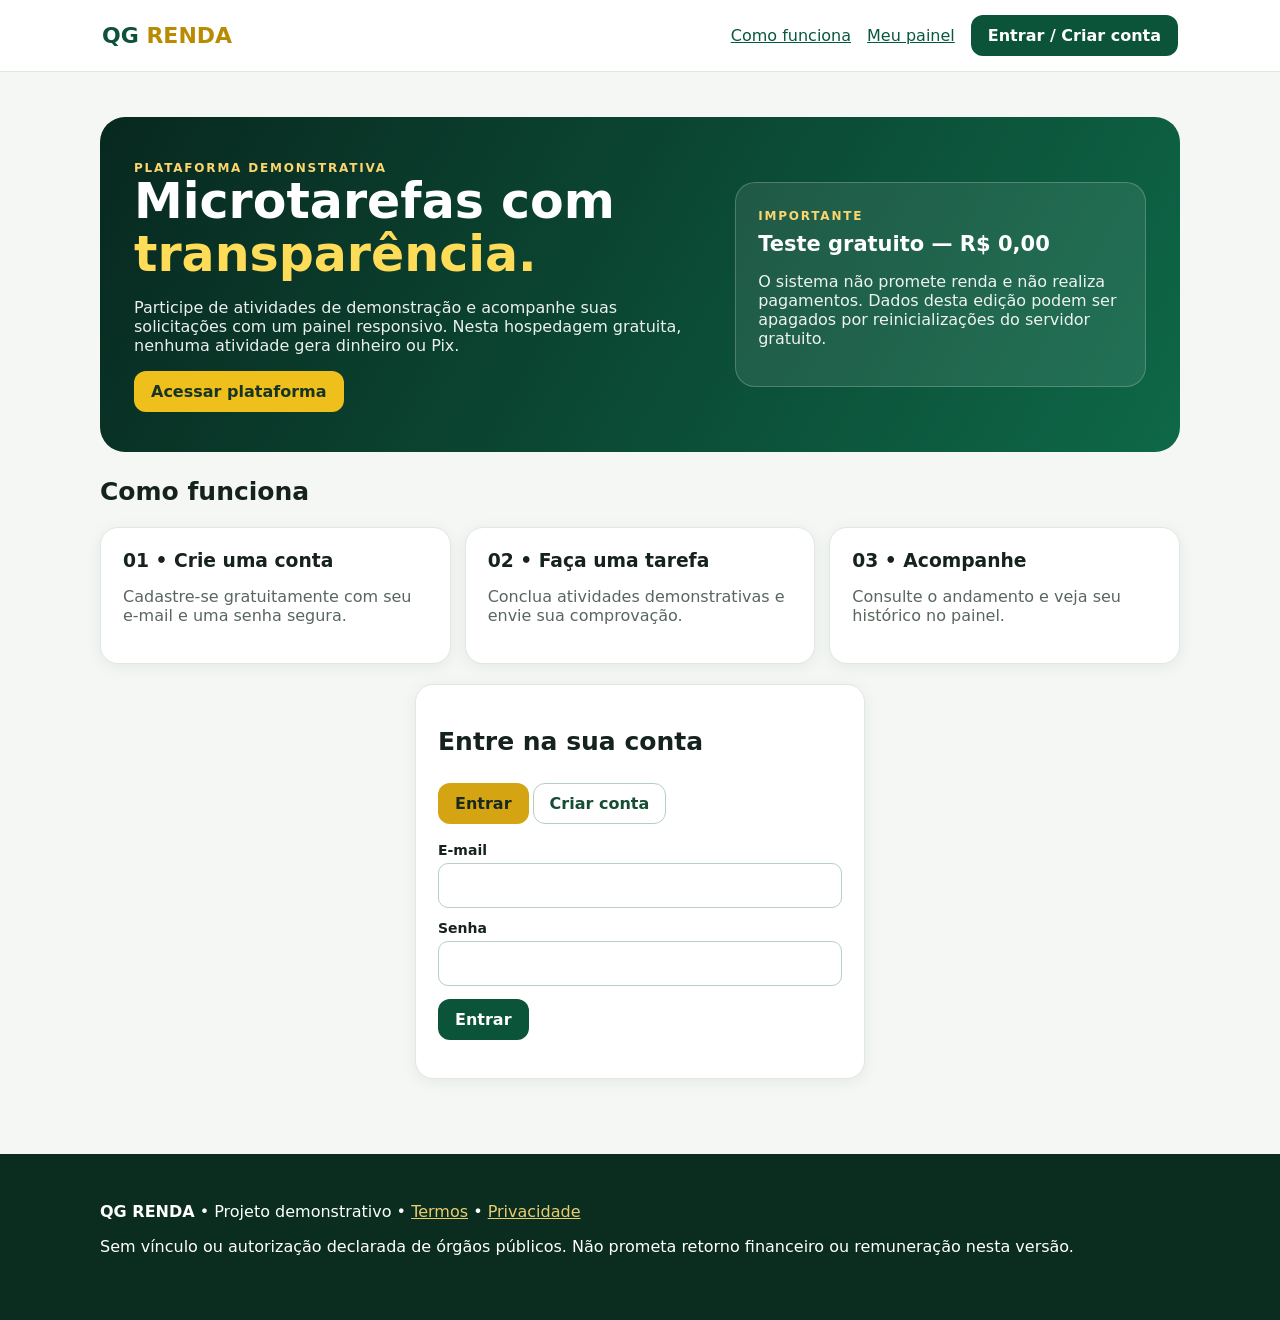
==== static/index.html @ dd5f9c4b "Add responsive QG RENDA demo frontend" ====
<!doctype html>
<html lang="pt-BR"><head><meta charset="utf-8"><meta name="viewport" content="width=device-width,initial-scale=1"><meta name="theme-color" content="#093d2c"><title>QG RENDA | Portal de microtarefas</title>
<style>
:root{font-family:Inter,system-ui,Arial,sans-serif;color:#16221d;background:#f4f7f4}*{box-sizing:border-box}body{margin:0}a{color:#07593c}header{background:white;border-bottom:1px solid #dfe9e2;position:sticky;top:0;z-index:2}.nav{max-width:1120px;margin:auto;display:flex;align-items:center;gap:16px;justify-content:space-between;padding:15px 22px}.logo{font-size:22px;font-weight:900;color:#0d523a;text-decoration:none}.logo span{color:#b88b00}.navlinks{display:flex;align-items:center;gap:16px;flex-wrap:wrap}button,.btn{font:inherit;font-weight:700;cursor:pointer;border-radius:12px;padding:10px 16px;border:1px solid transparent;background:#0b5439;color:white;text-decoration:none}button:hover,.btn:hover{filter:brightness(1.1)}.secondary{background:white;border:1px solid #b4cfc1;color:#174c35}.gold{background:#efbf1b;color:#173425}.wrap{max-width:1120px;margin:auto;padding:20px}.hero{background:linear-gradient(120deg,#08281f,#0e6848);color:white;border-radius:25px;padding:40px 34px;display:grid;grid-template-columns:1.4fr 1fr;gap:26px;align-items:center}.hero h1{font-size:clamp(29px,4vw,49px);line-height:1.08;margin:0 0 13px}.hero b{color:#ffdc58}.hero p{opacity:.92;max-width:570px}.hero-note{padding:22px;border-radius:20px;background:#ffffff16;border:1px solid #ffffff36}.hero-note strong{display:block;font-size:21px;margin:8px 0}.eyebrow{font-size:12px;letter-spacing:.15em;font-weight:800;text-transform:uppercase;color:#b08c08}.hero .eyebrow{color:#fbd56e}.grid{display:grid;grid-template-columns:repeat(3,minmax(0,1fr));gap:14px}.card{background:white;border:1px solid #e1e7e2;padding:22px;border-radius:18px;box-shadow:0 3px 16px #052f1710}.card h3{margin:0 0 10px}.card p{color:#59665e}.muted{color:#6a756f}.hidden{display:none!important}.headrow{display:flex;justify-content:space-between;align-items:center;gap:15px;flex-wrap:wrap}section{margin-top:25px}h2{font-size:25px}input,textarea,select{width:100%;font:inherit;padding:12px;border:1px solid #b9cec2;border-radius:10px;background:white;color:#16221d}label{display:block;font-weight:600;font-size:14px;margin:12px 0 5px}textarea{min-height:90px;resize:vertical}form>button{margin-top:13px}.flex{display:flex;gap:12px;flex-wrap:wrap;align-items:center}.notice{padding:13px 15px;background:#fff8db;border:1px solid #f4d775;border-radius:12px;font-size:14px}.success{background:#e5f6ec;border-color:#b1d8bf}.error{color:#a12626}.status{display:inline-block;font-size:12px;padding:4px 9px;border-radius:50px;background:#e2ebe5}.big{font-size:30px;font-weight:800;color:#0b533a}.task{border:1px solid #dbe7df;border-radius:15px;padding:18px;background:#fff}.task p{margin:8px 0}.task small{color:#576c61}#toast{position:fixed;right:16px;bottom:16px;z-index:99;max-width:410px;background:#062c20;color:white;padding:14px 20px;border-radius:13px;box-shadow:0 12px 30px #0003}.rows>article{padding:12px 0;border-bottom:1px solid #e1e8e2}footer{padding:28px 22px;margin-top:35px;background:#0a2d20;color:#fff}footer a{color:#e9cd70}.switch button{margin:6px 4px 6px 0}.switch button.active{background:#d4a413;color:#18291e}.login{max-width:450px;margin:20px auto}.logout{background:#fff;border:1px solid #adc2b5;color:#174531}@media(max-width:750px){.hero{grid-template-columns:1fr;padding:27px 22px}.grid{grid-template-columns:1fr}.nav{align-items:flex-start;flex-wrap:wrap}.wrap{padding:14px}.card{padding:17px}.headrow{align-items:flex-start}} 
</style></head>
<body><header><div class="nav"><a class="logo" href="/">QG <span>RENDA</span></a><div class="navlinks"><a href="#como">Como funciona</a><a href="#painel">Meu painel</a><button id="navAuth">Entrar / Criar conta</button><button id="navLogout" class="logout hidden">Sair</button></div></div></header>
<main class="wrap"><section class="hero"><div><span class="eyebrow">Plataforma demonstrativa</span><h1>Microtarefas com <b>transparência.</b></h1><p>Participe de atividades de demonstração e acompanhe suas solicitações com um painel responsivo. Nesta hospedagem gratuita, nenhuma atividade gera dinheiro ou Pix.</p><button id="heroButton" class="gold">Acessar plataforma</button></div><aside class="hero-note"><span class="eyebrow">Importante</span><strong>Teste gratuito — R$ 0,00</strong><p>O sistema não promete renda e não realiza pagamentos. Dados desta edição podem ser apagados por reinicializações do servidor gratuito.</p></aside></section>
<section id="como"><h2>Como funciona</h2><div class="grid"><article class="card"><h3>01 • Crie uma conta</h3><p>Cadastre-se gratuitamente com seu e-mail e uma senha segura.</p></article><article class="card"><h3>02 • Faça uma tarefa</h3><p>Conclua atividades demonstrativas e envie sua comprovação.</p></article><article class="card"><h3>03 • Acompanhe</h3><p>Consulte o andamento e veja seu histórico no painel.</p></article></div></section>
<section id="authSection" class="card login"><h2 id="authHeading">Entre na sua conta</h2><div class="switch"><button id="loginMode" class="active">Entrar</button><button id="registerMode" class="secondary">Criar conta</button></div>
<form id="authForm"><div id="nameBox" class="hidden"><label for="name">Nome</label><input id="name" autocomplete="name" minlength="2" maxlength="70"></div><label for="email">E-mail</label><input id="email" type="email" autocomplete="email" required><label for="password">Senha</label><input id="password" type="password" required minlength="10"><div id="acceptBox" class="hidden"><label><input id="accepted" type="checkbox" style="width:auto"> Aceito os <a href="/termos">termos</a> e a <a href="/privacidade">política de privacidade</a>.</label></div><button id="submitAuth" type="submit">Entrar</button></form><p id="authMessage" class="muted"></p></section>
<section id="painel" class="hidden"><div class="headrow"><h2>Seu painel</h2><p id="greeting"></p></div><div class="notice">Modo demonstrativo ativo: recompensas remuneradas e solicitações de saque estão desativadas.</div><div class="grid" style="margin-top:15px"><article class="card"><span class="muted">Saldo</span><div id="balance" class="big">R$ 0,00</div></article><article class="card"><span class="muted">Tarefas enviadas</span><div id="submitted" class="big">0</div></article><article class="card"><span class="muted">Pendentes</span><div id="pending" class="big">0</div></article></div>
<section class="card"><div class="headrow"><h3>Tarefas disponíveis</h3><button id="reload" class="secondary">Atualizar</button></div><div id="tasks" class="grid" style="grid-template-columns:repeat(auto-fit,minmax(260px,1fr));margin-top:15px"></div></section>
<section class="card"><h3>Histórico de atividades</h3><div id="history" class="rows"></div></section><section class="card"><h3>Privacidade</h3><p>Baixe uma cópia dos seus registros ou solicite análise de exclusão.</p><div class="flex"><button id="exportData" class="secondary">Exportar meus dados</button><button id="deleteData" class="secondary">Solicitar exclusão</button></div></section><section class="card hidden" id="adminPanel"><h3>Administração de demonstração</h3><p>Envios aguardando revisão</p><div id="adminSubmissions" class="rows"></div><h3>Criar atividade gratuita</h3><form id="newTaskForm"><label>Título</label><input id="taskTitle" required minlength="5"><label>Descrição</label><textarea id="taskDescription" minlength="15" required></textarea><label>Responsável</label><input id="taskSponsor" required minlength="2"><button type="submit">Publicar tarefa demonstrativa</button></form></section></section></main>
<footer><div class="wrap"><strong>QG RENDA</strong> • Projeto demonstrativo • <a href="/termos">Termos</a> • <a href="/privacidade">Privacidade</a><p>Sem vínculo ou autorização declarada de órgãos públicos. Não prometa retorno financeiro ou remuneração nesta versão.</p></div></footer><div id="toast" class="hidden" role="status"></div>
<script>
const $=id=>document.getElementById(id);let csrf='',user=null,registerMode=false;const safe=s=>String(s??'').replace(/[&<>"']/g,c=>({'&':'&amp;','<':'&lt;','>':'&gt;','"':'&quot;',"'":'&#39;'}[c]));
const money=n=>new Intl.NumberFormat('pt-BR',{style:'currency',currency:'BRL'}).format((n||0)/100);
function toast(msg){$('toast').textContent=msg;$('toast').classList.remove('hidden');setTimeout(()=>$('toast').classList.add('hidden'),4500)}
async function api(url,method='GET',body){const headers={'Content-Type':'application/json'};if(method!=='GET'&&csrf)headers['X-CSRF-Token']=csrf;const r=await fetch(url,{method,credentials:'same-origin',headers,body:body?JSON.stringify(body):undefined});let data=await r.json().catch(()=>({}));if(!r.ok)throw new Error(typeof data.detail==='string'?data.detail:'Falha na solicitação ('+r.status+').');return data}
function mode(set){registerMode=set;$('authHeading').textContent=set?'Criar conta gratuita':'Entre na sua conta';$('nameBox').classList.toggle('hidden',!set);$('acceptBox').classList.toggle('hidden',!set);$('submitAuth').textContent=set?'Criar conta':'Entrar';$('loginMode').classList.toggle('active',!set);$('registerMode').classList.toggle('active',set)}
$('loginMode').onclick=()=>mode(false);$('registerMode').onclick=()=>mode(true);$('navAuth').onclick=()=>{$('authSection').scrollIntoView({behavior:'smooth'})};$('heroButton').onclick=()=>{(user?$('painel'):$('authSection')).scrollIntoView({behavior:'smooth'})};
$('authForm').onsubmit=async e=>{e.preventDefault();try{const base={email:$('email').value.trim(),password:$('password').value};const payload=registerMode?{...base,name:$('name').value.trim(),accepted_terms:$('accepted').checked}:base;const d=await api(registerMode?'/api/auth/register':'/api/auth/login','POST',payload);csrf=d.csrf;user=d.user;toast('Acesso realizado.');show();await refresh()}catch(err){toast(err.message)}};
$('navLogout').onclick=async()=>{try{await api('/api/auth/logout','POST');csrf='';user=null;show()}catch(e){toast(e.message)}};
function show(){$('authSection').classList.toggle('hidden',!!user);$('painel').classList.toggle('hidden',!user);$('navLogout').classList.toggle('hidden',!user);$('navAuth').classList.toggle('hidden',!!user);if(user)$('greeting').textContent='Olá, '+user.name+'!'}
async function refresh(){if(!user)return;try{const [t,d]=await Promise.all([api('/api/tasks'),api('/api/dashboard')]);user=d.user;$('balance').textContent=money(user.balance_cents);$('submitted').textContent=d.submissions.length;$('pending').textContent=d.submissions.filter(x=>x.status==='pending').length;
$('tasks').innerHTML=t.tasks.map(x=>'<article class="task"><strong>'+safe(x.title)+'</strong><p>'+safe(x.description)+'</p><small>'+safe(x.sponsor)+' • '+(x.demo?'Sem remuneração':money(x.reward_cents))+'</small><p><span class="status">'+(x.my_status?safe(x.my_status):'Disponível')+'</span></p>'+(x.my_status?'':'<form data-task="'+x.id+'"><label for="e'+x.id+'">Comprovação</label><textarea id="e'+x.id+'" name="evidence" minlength="10" maxlength="1000" required placeholder="Descreva o que realizou (mínimo de 10 caracteres)"></textarea><button>Enviar atividade</button></form>')+'</article>').join('')||'<p>Nenhuma tarefa encontrada.</p>';
$('history').innerHTML=d.submissions.map(x=>'<article><strong>'+safe(x.title)+'</strong> · <span class="status">'+safe(x.status)+'</span><p class="muted">'+safe(x.reviewer_note||'Aguardando ou concluída.')+'</p></article>').join('')||'<p>Ainda não há envios.</p>';$('adminPanel').classList.toggle('hidden',!user.is_admin);if(user.is_admin)await refreshAdmin()}catch(err){toast(err.message)}}
$('reload').onclick=refresh;
$('tasks').onsubmit=async e=>{const form=e.target.closest('[data-task]');if(!form)return;e.preventDefault();try{await api('/api/submissions','POST',{task_id:Number(form.dataset.task),evidence:new FormData(form).get('evidence')});toast('Tarefa enviada.');await refresh()}catch(err){toast(err.message)}};
$('exportData').onclick=async()=>{try{const data=await api('/api/privacy/export');const url=URL.createObjectURL(new Blob([JSON.stringify(data,null,2)],{type:'application/json'}));const a=document.createElement('a');a.href=url;a.download='qg-renda-meus-dados.json';a.click();URL.revokeObjectURL(url)}catch(err){toast(err.message)}};
$('deleteData').onclick=async()=>{if(!confirm('Registrar pedido de exclusão dos seus dados?'))return;try{const d=await api('/api/privacy/request-deletion','POST');toast(d.message)}catch(e){toast(e.message)}};
async function refreshAdmin(){try{const d=await api('/api/admin/submissions');$('adminSubmissions').innerHTML=d.submissions.filter(x=>x.status==='pending').map(x=>'<article><strong>'+safe(x.title)+'</strong> · '+safe(x.username)+'<p>'+safe(x.evidence)+'</p><div class="flex"><button data-review="'+x.id+'" data-decision="approve">Aprovar</button><button class="secondary" data-review="'+x.id+'" data-decision="reject">Recusar</button></div></article>').join('')||'<p>Não há envios pendentes.</p>'}catch(err){toast(err.message)}}
$('adminSubmissions').onclick=async e=>{const b=e.target.closest('[data-review]');if(!b)return;try{await api('/api/admin/submissions/'+b.dataset.review+'/review','POST',{decision:b.dataset.decision,note:'Revisão administrativa da demonstração'});toast('Análise registrada.');await refresh()}catch(err){toast(err.message)}};
$('newTaskForm').onsubmit=async e=>{e.preventDefault();try{await api('/api/admin/tasks','POST',{title:$('taskTitle').value,description:$('taskDescription').value,sponsor:$('taskSponsor').value,reward_cents:0,budget_cents:0,demo:true,funding_confirmed:false});e.target.reset();toast('Tarefa demonstrativa criada.');await refresh()}catch(err){toast(err.message)}};
(async()=>{try{const d=await api('/api/auth/me');csrf=d.csrf;user=d.user;show();await refresh()}catch(e){show()}})();
</script></body></html>
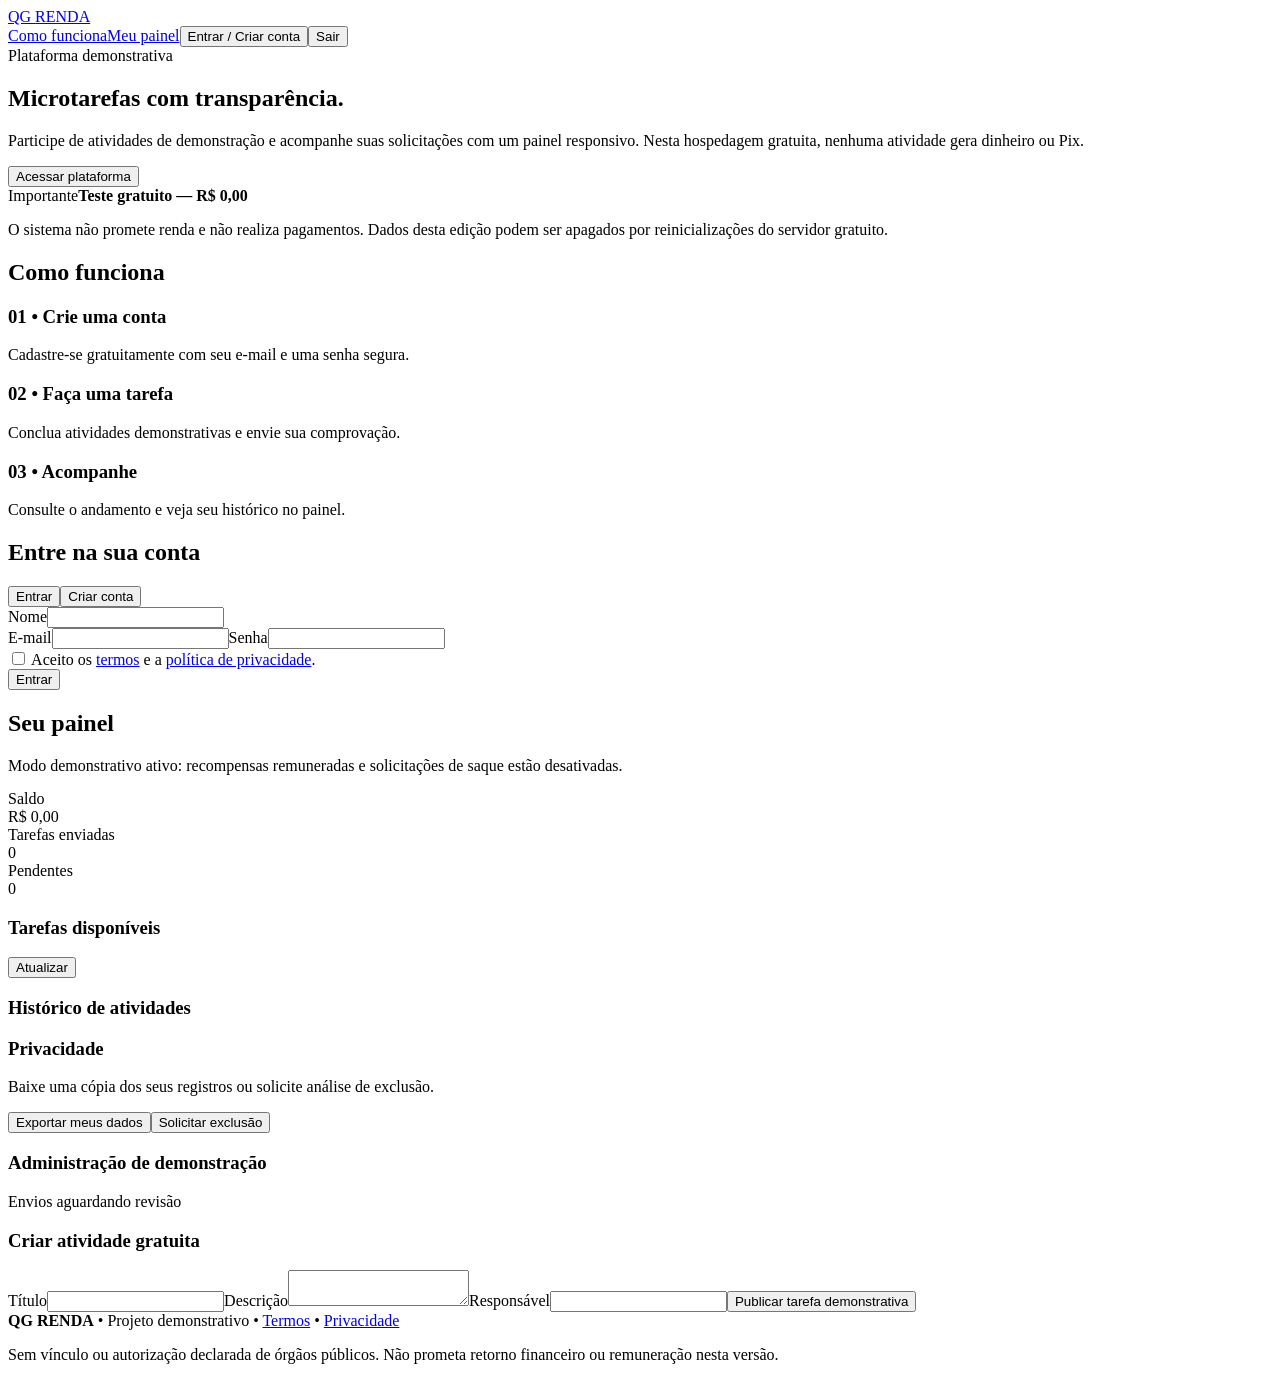
==== commit c530ffaa: "Load JS and CSS externally for browser CSP compatibility" ====
--- a/static/index.html
+++ b/static/index.html
@@ -1,8 +1,6 @@
 <!doctype html>
 <html lang="pt-BR"><head><meta charset="utf-8"><meta name="viewport" content="width=device-width,initial-scale=1"><meta name="theme-color" content="#093d2c"><title>QG RENDA | Portal de microtarefas</title>
-<style>
-:root{font-family:Inter,system-ui,Arial,sans-serif;color:#16221d;background:#f4f7f4}*{box-sizing:border-box}body{margin:0}a{color:#07593c}header{background:white;border-bottom:1px solid #dfe9e2;position:sticky;top:0;z-index:2}.nav{max-width:1120px;margin:auto;display:flex;align-items:center;gap:16px;justify-content:space-between;padding:15px 22px}.logo{font-size:22px;font-weight:900;color:#0d523a;text-decoration:none}.logo span{color:#b88b00}.navlinks{display:flex;align-items:center;gap:16px;flex-wrap:wrap}button,.btn{font:inherit;font-weight:700;cursor:pointer;border-radius:12px;padding:10px 16px;border:1px solid transparent;background:#0b5439;color:white;text-decoration:none}button:hover,.btn:hover{filter:brightness(1.1)}.secondary{background:white;border:1px solid #b4cfc1;color:#174c35}.gold{background:#efbf1b;color:#173425}.wrap{max-width:1120px;margin:auto;padding:20px}.hero{background:linear-gradient(120deg,#08281f,#0e6848);color:white;border-radius:25px;padding:40px 34px;display:grid;grid-template-columns:1.4fr 1fr;gap:26px;align-items:center}.hero h1{font-size:clamp(29px,4vw,49px);line-height:1.08;margin:0 0 13px}.hero b{color:#ffdc58}.hero p{opacity:.92;max-width:570px}.hero-note{padding:22px;border-radius:20px;background:#ffffff16;border:1px solid #ffffff36}.hero-note strong{display:block;font-size:21px;margin:8px 0}.eyebrow{font-size:12px;letter-spacing:.15em;font-weight:800;text-transform:uppercase;color:#b08c08}.hero .eyebrow{color:#fbd56e}.grid{display:grid;grid-template-columns:repeat(3,minmax(0,1fr));gap:14px}.card{background:white;border:1px solid #e1e7e2;padding:22px;border-radius:18px;box-shadow:0 3px 16px #052f1710}.card h3{margin:0 0 10px}.card p{color:#59665e}.muted{color:#6a756f}.hidden{display:none!important}.headrow{display:flex;justify-content:space-between;align-items:center;gap:15px;flex-wrap:wrap}section{margin-top:25px}h2{font-size:25px}input,textarea,select{width:100%;font:inherit;padding:12px;border:1px solid #b9cec2;border-radius:10px;background:white;color:#16221d}label{display:block;font-weight:600;font-size:14px;margin:12px 0 5px}textarea{min-height:90px;resize:vertical}form>button{margin-top:13px}.flex{display:flex;gap:12px;flex-wrap:wrap;align-items:center}.notice{padding:13px 15px;background:#fff8db;border:1px solid #f4d775;border-radius:12px;font-size:14px}.success{background:#e5f6ec;border-color:#b1d8bf}.error{color:#a12626}.status{display:inline-block;font-size:12px;padding:4px 9px;border-radius:50px;background:#e2ebe5}.big{font-size:30px;font-weight:800;color:#0b533a}.task{border:1px solid #dbe7df;border-radius:15px;padding:18px;background:#fff}.task p{margin:8px 0}.task small{color:#576c61}#toast{position:fixed;right:16px;bottom:16px;z-index:99;max-width:410px;background:#062c20;color:white;padding:14px 20px;border-radius:13px;box-shadow:0 12px 30px #0003}.rows>article{padding:12px 0;border-bottom:1px solid #e1e8e2}footer{padding:28px 22px;margin-top:35px;background:#0a2d20;color:#fff}footer a{color:#e9cd70}.switch button{margin:6px 4px 6px 0}.switch button.active{background:#d4a413;color:#18291e}.login{max-width:450px;margin:20px auto}.logout{background:#fff;border:1px solid #adc2b5;color:#174531}@media(max-width:750px){.hero{grid-template-columns:1fr;padding:27px 22px}.grid{grid-template-columns:1fr}.nav{align-items:flex-start;flex-wrap:wrap}.wrap{padding:14px}.card{padding:17px}.headrow{align-items:flex-start}} 
-</style></head>
+<link rel="stylesheet" href="/assets/style.css"></head>
 <body><header><div class="nav"><a class="logo" href="/">QG <span>RENDA</span></a><div class="navlinks"><a href="#como">Como funciona</a><a href="#painel">Meu painel</a><button id="navAuth">Entrar / Criar conta</button><button id="navLogout" class="logout hidden">Sair</button></div></div></header>
 <main class="wrap"><section class="hero"><div><span class="eyebrow">Plataforma demonstrativa</span><h1>Microtarefas com <b>transparência.</b></h1><p>Participe de atividades de demonstração e acompanhe suas solicitações com um painel responsivo. Nesta hospedagem gratuita, nenhuma atividade gera dinheiro ou Pix.</p><button id="heroButton" class="gold">Acessar plataforma</button></div><aside class="hero-note"><span class="eyebrow">Importante</span><strong>Teste gratuito — R$ 0,00</strong><p>O sistema não promete renda e não realiza pagamentos. Dados desta edição podem ser apagados por reinicializações do servidor gratuito.</p></aside></section>
 <section id="como"><h2>Como funciona</h2><div class="grid"><article class="card"><h3>01 • Crie uma conta</h3><p>Cadastre-se gratuitamente com seu e-mail e uma senha segura.</p></article><article class="card"><h3>02 • Faça uma tarefa</h3><p>Conclua atividades demonstrativas e envie sua comprovação.</p></article><article class="card"><h3>03 • Acompanhe</h3><p>Consulte o andamento e veja seu histórico no painel.</p></article></div></section>
@@ -12,25 +10,4 @@
 <section class="card"><div class="headrow"><h3>Tarefas disponíveis</h3><button id="reload" class="secondary">Atualizar</button></div><div id="tasks" class="grid" style="grid-template-columns:repeat(auto-fit,minmax(260px,1fr));margin-top:15px"></div></section>
 <section class="card"><h3>Histórico de atividades</h3><div id="history" class="rows"></div></section><section class="card"><h3>Privacidade</h3><p>Baixe uma cópia dos seus registros ou solicite análise de exclusão.</p><div class="flex"><button id="exportData" class="secondary">Exportar meus dados</button><button id="deleteData" class="secondary">Solicitar exclusão</button></div></section><section class="card hidden" id="adminPanel"><h3>Administração de demonstração</h3><p>Envios aguardando revisão</p><div id="adminSubmissions" class="rows"></div><h3>Criar atividade gratuita</h3><form id="newTaskForm"><label>Título</label><input id="taskTitle" required minlength="5"><label>Descrição</label><textarea id="taskDescription" minlength="15" required></textarea><label>Responsável</label><input id="taskSponsor" required minlength="2"><button type="submit">Publicar tarefa demonstrativa</button></form></section></section></main>
 <footer><div class="wrap"><strong>QG RENDA</strong> • Projeto demonstrativo • <a href="/termos">Termos</a> • <a href="/privacidade">Privacidade</a><p>Sem vínculo ou autorização declarada de órgãos públicos. Não prometa retorno financeiro ou remuneração nesta versão.</p></div></footer><div id="toast" class="hidden" role="status"></div>
-<script>
-const $=id=>document.getElementById(id);let csrf='',user=null,registerMode=false;const safe=s=>String(s??'').replace(/[&<>"']/g,c=>({'&':'&amp;','<':'&lt;','>':'&gt;','"':'&quot;',"'":'&#39;'}[c]));
-const money=n=>new Intl.NumberFormat('pt-BR',{style:'currency',currency:'BRL'}).format((n||0)/100);
-function toast(msg){$('toast').textContent=msg;$('toast').classList.remove('hidden');setTimeout(()=>$('toast').classList.add('hidden'),4500)}
-async function api(url,method='GET',body){const headers={'Content-Type':'application/json'};if(method!=='GET'&&csrf)headers['X-CSRF-Token']=csrf;const r=await fetch(url,{method,credentials:'same-origin',headers,body:body?JSON.stringify(body):undefined});let data=await r.json().catch(()=>({}));if(!r.ok)throw new Error(typeof data.detail==='string'?data.detail:'Falha na solicitação ('+r.status+').');return data}
-function mode(set){registerMode=set;$('authHeading').textContent=set?'Criar conta gratuita':'Entre na sua conta';$('nameBox').classList.toggle('hidden',!set);$('acceptBox').classList.toggle('hidden',!set);$('submitAuth').textContent=set?'Criar conta':'Entrar';$('loginMode').classList.toggle('active',!set);$('registerMode').classList.toggle('active',set)}
-$('loginMode').onclick=()=>mode(false);$('registerMode').onclick=()=>mode(true);$('navAuth').onclick=()=>{$('authSection').scrollIntoView({behavior:'smooth'})};$('heroButton').onclick=()=>{(user?$('painel'):$('authSection')).scrollIntoView({behavior:'smooth'})};
-$('authForm').onsubmit=async e=>{e.preventDefault();try{const base={email:$('email').value.trim(),password:$('password').value};const payload=registerMode?{...base,name:$('name').value.trim(),accepted_terms:$('accepted').checked}:base;const d=await api(registerMode?'/api/auth/register':'/api/auth/login','POST',payload);csrf=d.csrf;user=d.user;toast('Acesso realizado.');show();await refresh()}catch(err){toast(err.message)}};
-$('navLogout').onclick=async()=>{try{await api('/api/auth/logout','POST');csrf='';user=null;show()}catch(e){toast(e.message)}};
-function show(){$('authSection').classList.toggle('hidden',!!user);$('painel').classList.toggle('hidden',!user);$('navLogout').classList.toggle('hidden',!user);$('navAuth').classList.toggle('hidden',!!user);if(user)$('greeting').textContent='Olá, '+user.name+'!'}
-async function refresh(){if(!user)return;try{const [t,d]=await Promise.all([api('/api/tasks'),api('/api/dashboard')]);user=d.user;$('balance').textContent=money(user.balance_cents);$('submitted').textContent=d.submissions.length;$('pending').textContent=d.submissions.filter(x=>x.status==='pending').length;
-$('tasks').innerHTML=t.tasks.map(x=>'<article class="task"><strong>'+safe(x.title)+'</strong><p>'+safe(x.description)+'</p><small>'+safe(x.sponsor)+' • '+(x.demo?'Sem remuneração':money(x.reward_cents))+'</small><p><span class="status">'+(x.my_status?safe(x.my_status):'Disponível')+'</span></p>'+(x.my_status?'':'<form data-task="'+x.id+'"><label for="e'+x.id+'">Comprovação</label><textarea id="e'+x.id+'" name="evidence" minlength="10" maxlength="1000" required placeholder="Descreva o que realizou (mínimo de 10 caracteres)"></textarea><button>Enviar atividade</button></form>')+'</article>').join('')||'<p>Nenhuma tarefa encontrada.</p>';
-$('history').innerHTML=d.submissions.map(x=>'<article><strong>'+safe(x.title)+'</strong> · <span class="status">'+safe(x.status)+'</span><p class="muted">'+safe(x.reviewer_note||'Aguardando ou concluída.')+'</p></article>').join('')||'<p>Ainda não há envios.</p>';$('adminPanel').classList.toggle('hidden',!user.is_admin);if(user.is_admin)await refreshAdmin()}catch(err){toast(err.message)}}
-$('reload').onclick=refresh;
-$('tasks').onsubmit=async e=>{const form=e.target.closest('[data-task]');if(!form)return;e.preventDefault();try{await api('/api/submissions','POST',{task_id:Number(form.dataset.task),evidence:new FormData(form).get('evidence')});toast('Tarefa enviada.');await refresh()}catch(err){toast(err.message)}};
-$('exportData').onclick=async()=>{try{const data=await api('/api/privacy/export');const url=URL.createObjectURL(new Blob([JSON.stringify(data,null,2)],{type:'application/json'}));const a=document.createElement('a');a.href=url;a.download='qg-renda-meus-dados.json';a.click();URL.revokeObjectURL(url)}catch(err){toast(err.message)}};
-$('deleteData').onclick=async()=>{if(!confirm('Registrar pedido de exclusão dos seus dados?'))return;try{const d=await api('/api/privacy/request-deletion','POST');toast(d.message)}catch(e){toast(e.message)}};
-async function refreshAdmin(){try{const d=await api('/api/admin/submissions');$('adminSubmissions').innerHTML=d.submissions.filter(x=>x.status==='pending').map(x=>'<article><strong>'+safe(x.title)+'</strong> · '+safe(x.username)+'<p>'+safe(x.evidence)+'</p><div class="flex"><button data-review="'+x.id+'" data-decision="approve">Aprovar</button><button class="secondary" data-review="'+x.id+'" data-decision="reject">Recusar</button></div></article>').join('')||'<p>Não há envios pendentes.</p>'}catch(err){toast(err.message)}}
-$('adminSubmissions').onclick=async e=>{const b=e.target.closest('[data-review]');if(!b)return;try{await api('/api/admin/submissions/'+b.dataset.review+'/review','POST',{decision:b.dataset.decision,note:'Revisão administrativa da demonstração'});toast('Análise registrada.');await refresh()}catch(err){toast(err.message)}};
-$('newTaskForm').onsubmit=async e=>{e.preventDefault();try{await api('/api/admin/tasks','POST',{title:$('taskTitle').value,description:$('taskDescription').value,sponsor:$('taskSponsor').value,reward_cents:0,budget_cents:0,demo:true,funding_confirmed:false});e.target.reset();toast('Tarefa demonstrativa criada.');await refresh()}catch(err){toast(err.message)}};
-(async()=>{try{const d=await api('/api/auth/me');csrf=d.csrf;user=d.user;show();await refresh()}catch(e){show()}})();
-</script></body></html>+<script src="/assets/app.js" defer></script></body></html>
